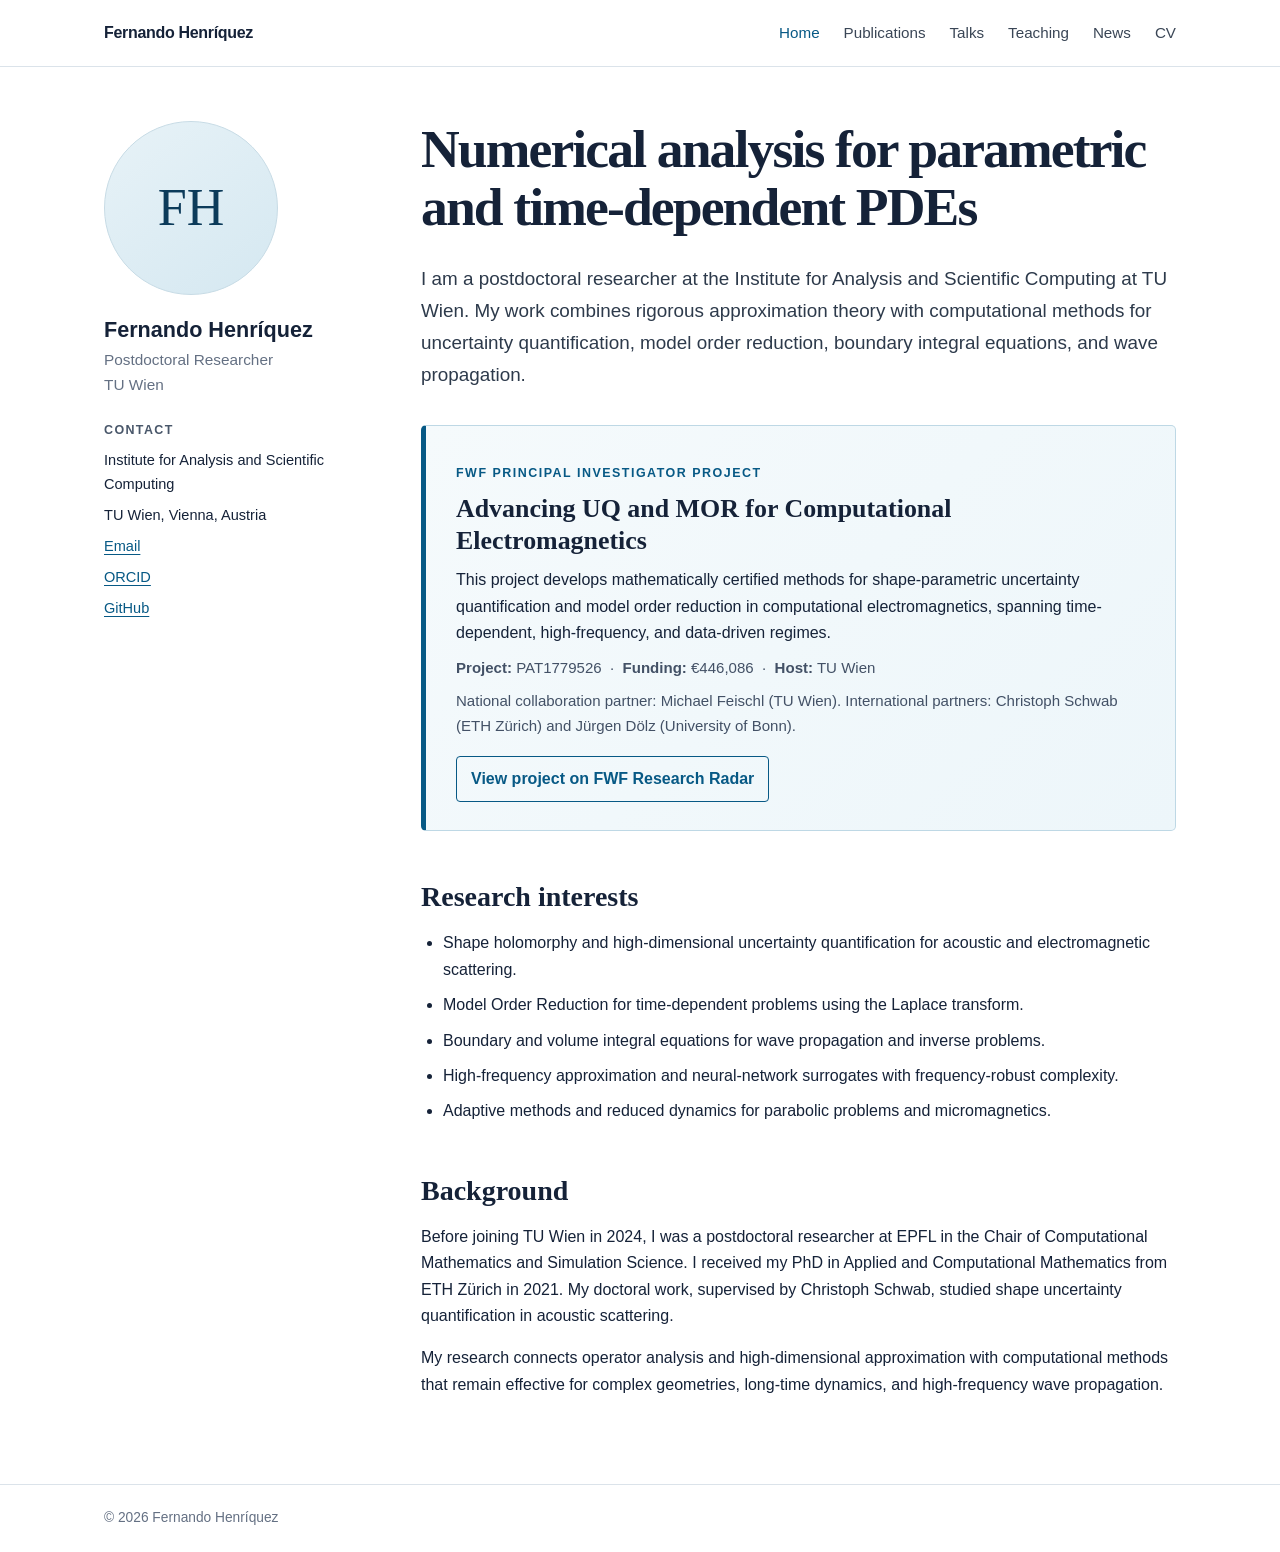
==== index.html @ 9cac80d3 "Launch academic website" ====
<!doctype html>
<html lang="en">
<head>
  <meta charset="utf-8">
  <meta name="viewport" content="width=device-width, initial-scale=1">
  <meta name="description" content="Fernando Henríquez — numerical analysis, uncertainty quantification, model order reduction, and computational wave propagation.">
  <title>Fernando Henríquez | Home</title>
  <link rel="stylesheet" href="styles.css">
</head>
<body>
  <header class="site-header">
    <div class="nav-wrap">
      <a class="brand" href="index.html">Fernando Henríquez</a>
      <nav class="nav" aria-label="Main navigation">
        <a class="active" href="index.html">Home</a>
        <a href="publications.html">Publications</a>
        <a href="talks.html">Talks</a>
        <a href="teaching.html">Teaching</a>
        <a href="news.html">News</a>
        <a href="cv.html">CV</a>
      </nav>
    </div>
  </header>

  <main class="page">
    <aside class="profile">
      <div class="portrait" aria-label="Profile photo placeholder">FH</div>
      <h2>Fernando Henríquez</h2>
      <p class="role">Postdoctoral Researcher<br>TU Wien</p>
      <h3>Contact</h3>
      <ul>
        <li>Institute for Analysis and Scientific Computing</li>
        <li>TU Wien, Vienna, Austria</li>
        <li><a href="mailto:fernando.henriquez@asc.tuwien.ac.at">Email</a></li>
        <li><a href="https://orcid.org/0009-0001-2376-1190">ORCID</a></li>
        <li><a href="https://github.com/fhenriquez1411">GitHub</a></li>
      </ul>
    </aside>

    <article class="content">
      <h1>Numerical analysis for parametric and time-dependent PDEs</h1>
      <p class="lead">I am a postdoctoral researcher at the Institute for Analysis and Scientific Computing at TU Wien. My work combines rigorous approximation theory with computational methods for uncertainty quantification, model order reduction, boundary integral equations, and wave propagation.</p>

      <section class="project-card" aria-labelledby="fwf-title">
        <p class="eyebrow">FWF Principal Investigator Project</p>
        <h2 id="fwf-title">Advancing UQ and MOR for Computational Electromagnetics</h2>
        <p>This project develops mathematically certified methods for shape-parametric uncertainty quantification and model order reduction in computational electromagnetics, spanning time-dependent, high-frequency, and data-driven regimes.</p>
        <p class="project-meta"><strong>Project:</strong> PAT1779526 &nbsp;·&nbsp; <strong>Funding:</strong> €446,086 &nbsp;·&nbsp; <strong>Host:</strong> TU Wien</p>
        <p class="project-meta">National collaboration partner: Michael Feischl (TU Wien). International partners: Christoph Schwab (ETH Zürich) and Jürgen Dölz (University of Bonn).</p>
        <a class="button-link" href="https://www.fwf.ac.at/en/research-radar/10.55776/PAT1779526">View project on FWF Research Radar</a>
      </section>

      <h2>Research interests</h2>
      <ul class="research-list">
        <li>Shape holomorphy and high-dimensional uncertainty quantification for acoustic and electromagnetic scattering.</li>
        <li>Model Order Reduction for time-dependent problems using the Laplace transform.</li>
        <li>Boundary and volume integral equations for wave propagation and inverse problems.</li>
        <li>High-frequency approximation and neural-network surrogates with frequency-robust complexity.</li>
        <li>Adaptive methods and reduced dynamics for parabolic problems and micromagnetics.</li>
      </ul>

      <h2>Background</h2>
      <p>Before joining TU Wien in 2024, I was a postdoctoral researcher at EPFL in the Chair of Computational Mathematics and Simulation Science. I received my PhD in Applied and Computational Mathematics from ETH Zürich in 2021. My doctoral work, supervised by Christoph Schwab, studied shape uncertainty quantification in acoustic scattering.</p>
      <p>My research connects operator analysis and high-dimensional approximation with computational methods that remain effective for complex geometries, long-time dynamics, and high-frequency wave propagation.</p>
    </article>
  </main>

  <footer class="site-footer"><div class="footer-wrap">© 2026 Fernando Henríquez</div></footer>
</body>
</html>
---- styles.css ----
:root {
  --ink: #152238;
  --muted: #647083;
  --accent: #075985;
  --accent-dark: #0c3b5a;
  --line: #dbe3ea;
  --soft: #f3f7fa;
  --white: #ffffff;
  --max: 1120px;
}

* { box-sizing: border-box; }

html { scroll-behavior: smooth; }

body {
  margin: 0;
  color: var(--ink);
  background: var(--white);
  font-family: -apple-system, BlinkMacSystemFont, "Segoe UI", Roboto, Helvetica, Arial, sans-serif;
  font-size: 16px;
  line-height: 1.65;
}

a { color: var(--accent); text-decoration-thickness: 1px; text-underline-offset: 3px; }
a:hover { color: var(--accent-dark); }

.site-header {
  border-bottom: 1px solid var(--line);
  background: rgba(255,255,255,.96);
  position: sticky;
  top: 0;
  z-index: 20;
}

.nav-wrap {
  max-width: var(--max);
  margin: 0 auto;
  padding: 0 24px;
  display: flex;
  justify-content: space-between;
  align-items: center;
  min-height: 66px;
  gap: 24px;
}

.brand {
  color: var(--ink);
  text-decoration: none;
  font-weight: 700;
  letter-spacing: -.02em;
  white-space: nowrap;
}

.nav { display: flex; gap: 24px; flex-wrap: wrap; justify-content: flex-end; }
.nav a { color: #3a4656; text-decoration: none; font-size: .95rem; }
.nav a:hover, .nav a.active { color: var(--accent); }

.page {
  max-width: var(--max);
  margin: 0 auto;
  padding: 54px 24px 70px;
  display: grid;
  grid-template-columns: 255px minmax(0, 1fr);
  gap: 62px;
}

.profile { align-self: start; position: sticky; top: 104px; }

.portrait {
  width: 174px;
  height: 174px;
  border-radius: 50%;
  display: grid;
  place-items: center;
  background: linear-gradient(145deg, #e7f2f7, #d5e8f1);
  color: var(--accent-dark);
  font-family: Georgia, "Times New Roman", serif;
  font-size: 3.25rem;
  margin-bottom: 22px;
  border: 1px solid #c7dbe5;
}

.profile h2 { margin: 0 0 3px; font-size: 1.35rem; line-height: 1.25; }
.profile .role { color: var(--muted); margin: 0 0 22px; font-size: .96rem; }
.profile h3 { font-size: .78rem; text-transform: uppercase; letter-spacing: .11em; margin: 22px 0 8px; color: #49576a; }
.profile ul { list-style: none; padding: 0; margin: 0; font-size: .91rem; }
.profile li { margin-bottom: 7px; }

.content { min-width: 0; }
.content h1 {
  font-family: Georgia, "Times New Roman", serif;
  font-size: clamp(2.25rem, 5vw, 3.35rem);
  line-height: 1.08;
  letter-spacing: -.035em;
  margin: 0 0 26px;
  font-weight: 600;
}

.content h2 {
  font-family: Georgia, "Times New Roman", serif;
  font-size: 1.75rem;
  line-height: 1.25;
  margin: 48px 0 16px;
  font-weight: 600;
}

.content h3 { margin: 28px 0 8px; font-size: 1.08rem; }
.lead { font-size: 1.18rem; line-height: 1.7; color: #2d3a4b; margin-top: 0; }
.muted { color: var(--muted); }

.project-card {
  margin: 34px 0 40px;
  padding: 28px 30px;
  border: 1px solid #bed8e5;
  border-left: 5px solid var(--accent);
  background: linear-gradient(135deg, #f5fafc, #edf6fa);
  border-radius: 5px;
}

.eyebrow {
  color: var(--accent);
  font-weight: 700;
  font-size: .78rem;
  letter-spacing: .12em;
  text-transform: uppercase;
  margin: 0 0 7px;
}

.project-card h2 { margin: 0 0 10px; font-size: 1.62rem; }
.project-card p { margin: 9px 0; }
.project-meta { color: #435166; font-size: .94rem; }

.research-list { padding-left: 22px; }
.research-list li { margin-bottom: 9px; }

.pub-year { margin-top: 42px; padding-bottom: 8px; border-bottom: 1px solid var(--line); }
.publication { margin: 20px 0; }
.publication .title { font-weight: 650; }
.publication p { margin: 3px 0; }
.tag { display: inline-block; padding: 1px 8px; margin-left: 6px; border-radius: 12px; background: var(--soft); color: #536173; font-size: .77rem; }

.timeline { border-left: 2px solid var(--line); padding-left: 24px; margin-left: 5px; }
.timeline-item { position: relative; margin: 0 0 27px; }
.timeline-item::before { content: ""; position: absolute; width: 10px; height: 10px; border-radius: 50%; background: var(--accent); left: -30px; top: 8px; }
.timeline-item h3 { margin: 0; }
.timeline-item p { margin: 3px 0; }

.news-item { padding: 21px 0; border-bottom: 1px solid var(--line); }
.news-date { color: var(--muted); font-size: .88rem; }

.button-link {
  display: inline-block;
  padding: 9px 14px;
  border: 1px solid var(--accent);
  border-radius: 4px;
  text-decoration: none;
  font-weight: 650;
  margin-top: 8px;
}

.site-footer { border-top: 1px solid var(--line); color: var(--muted); font-size: .86rem; }
.footer-wrap { max-width: var(--max); margin: 0 auto; padding: 22px 24px; }

@media (max-width: 820px) {
  .site-header { position: static; }
  .nav-wrap { align-items: flex-start; flex-direction: column; padding-top: 16px; padding-bottom: 15px; gap: 11px; }
  .nav { gap: 13px 19px; justify-content: flex-start; }
  .page { grid-template-columns: 1fr; gap: 42px; padding-top: 38px; }
  .profile { position: static; display: grid; grid-template-columns: 120px 1fr; column-gap: 22px; }
  .portrait { width: 112px; height: 112px; font-size: 2.3rem; grid-row: span 4; }
  .profile h3, .profile ul { grid-column: 2; }
}

@media (max-width: 520px) {
  .page { padding-left: 18px; padding-right: 18px; }
  .nav-wrap { padding-left: 18px; padding-right: 18px; }
  .profile { display: block; }
  .portrait { width: 104px; height: 104px; }
  .profile h3, .profile ul { grid-column: auto; }
  .project-card { padding: 22px; }
}
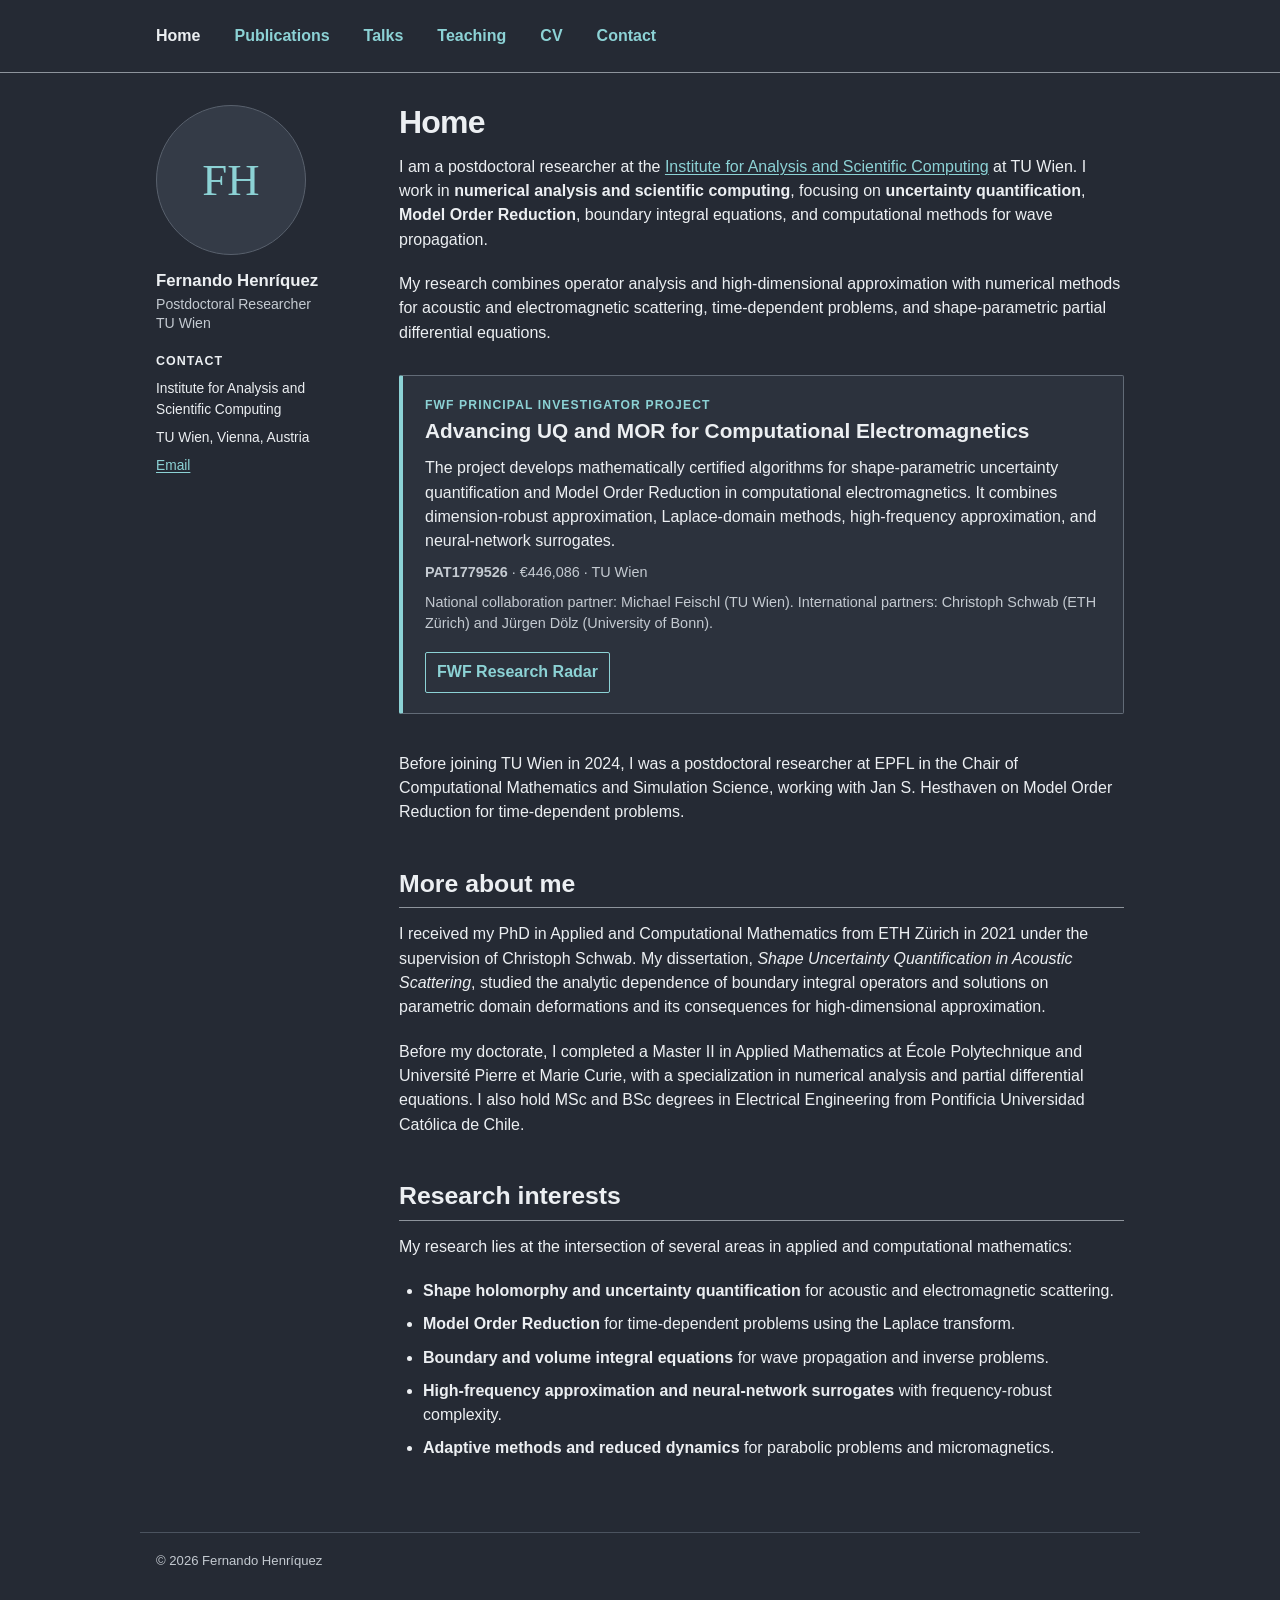
==== commit 48fe07ca: "Adopt Pradovera-inspired academic layout" ====
--- a/index.html
+++ b/index.html
@@ -16,8 +16,8 @@
         <a href="publications.html">Publications</a>
         <a href="talks.html">Talks</a>
         <a href="teaching.html">Teaching</a>
-        <a href="news.html">News</a>
         <a href="cv.html">CV</a>
+        <a href="mailto:fernando.henriquez@asc.tuwien.ac.at">Contact</a>
       </nav>
     </div>
   </header>
@@ -32,36 +32,40 @@
         <li>Institute for Analysis and Scientific Computing</li>
         <li>TU Wien, Vienna, Austria</li>
         <li><a href="mailto:fernando.henriquez@asc.tuwien.ac.at">Email</a></li>
-        <li><a href="https://orcid.org/0009-0001-2376-1190">ORCID</a></li>
-        <li><a href="https://github.com/fhenriquez1411">GitHub</a></li>
       </ul>
     </aside>
 
     <article class="content">
-      <h1>Numerical analysis for parametric and time-dependent PDEs</h1>
-      <p class="lead">I am a postdoctoral researcher at the Institute for Analysis and Scientific Computing at TU Wien. My work combines rigorous approximation theory with computational methods for uncertainty quantification, model order reduction, boundary integral equations, and wave propagation.</p>
+      <h1>Home</h1>
+      <p>I am a postdoctoral researcher at the <a href="https://www.tuwien.at/en/mg/asc">Institute for Analysis and Scientific Computing</a> at TU Wien. I work in <strong>numerical analysis and scientific computing</strong>, focusing on <strong>uncertainty quantification</strong>, <strong>Model Order Reduction</strong>, boundary integral equations, and computational methods for wave propagation.</p>
+
+      <p>My research combines operator analysis and high-dimensional approximation with numerical methods for acoustic and electromagnetic scattering, time-dependent problems, and shape-parametric partial differential equations.</p>
 
       <section class="project-card" aria-labelledby="fwf-title">
         <p class="eyebrow">FWF Principal Investigator Project</p>
         <h2 id="fwf-title">Advancing UQ and MOR for Computational Electromagnetics</h2>
-        <p>This project develops mathematically certified methods for shape-parametric uncertainty quantification and model order reduction in computational electromagnetics, spanning time-dependent, high-frequency, and data-driven regimes.</p>
-        <p class="project-meta"><strong>Project:</strong> PAT1779526 &nbsp;·&nbsp; <strong>Funding:</strong> €446,086 &nbsp;·&nbsp; <strong>Host:</strong> TU Wien</p>
+        <p>The project develops mathematically certified algorithms for shape-parametric uncertainty quantification and Model Order Reduction in computational electromagnetics. It combines dimension-robust approximation, Laplace-domain methods, high-frequency approximation, and neural-network surrogates.</p>
+        <p class="project-meta"><strong>PAT1779526</strong> · €446,086 · TU Wien</p>
         <p class="project-meta">National collaboration partner: Michael Feischl (TU Wien). International partners: Christoph Schwab (ETH Zürich) and Jürgen Dölz (University of Bonn).</p>
-        <a class="button-link" href="https://www.fwf.ac.at/en/research-radar/10.55776/PAT1779526">View project on FWF Research Radar</a>
+        <a class="button-link" href="https://www.fwf.ac.at/en/research-radar/10.55776/PAT1779526">FWF Research Radar</a>
       </section>
 
+      <p>Before joining TU Wien in 2024, I was a postdoctoral researcher at EPFL in the Chair of Computational Mathematics and Simulation Science, working with Jan S. Hesthaven on Model Order Reduction for time-dependent problems.</p>
+
+      <h2>More about me</h2>
+      <p>I received my PhD in Applied and Computational Mathematics from ETH Zürich in 2021 under the supervision of Christoph Schwab. My dissertation, <em>Shape Uncertainty Quantification in Acoustic Scattering</em>, studied the analytic dependence of boundary integral operators and solutions on parametric domain deformations and its consequences for high-dimensional approximation.</p>
+
+      <p>Before my doctorate, I completed a Master II in Applied Mathematics at École Polytechnique and Université Pierre et Marie Curie, with a specialization in numerical analysis and partial differential equations. I also hold MSc and BSc degrees in Electrical Engineering from Pontificia Universidad Católica de Chile.</p>
+
       <h2>Research interests</h2>
+      <p>My research lies at the intersection of several areas in applied and computational mathematics:</p>
       <ul class="research-list">
-        <li>Shape holomorphy and high-dimensional uncertainty quantification for acoustic and electromagnetic scattering.</li>
-        <li>Model Order Reduction for time-dependent problems using the Laplace transform.</li>
-        <li>Boundary and volume integral equations for wave propagation and inverse problems.</li>
-        <li>High-frequency approximation and neural-network surrogates with frequency-robust complexity.</li>
-        <li>Adaptive methods and reduced dynamics for parabolic problems and micromagnetics.</li>
+        <li><strong>Shape holomorphy and uncertainty quantification</strong> for acoustic and electromagnetic scattering.</li>
+        <li><strong>Model Order Reduction</strong> for time-dependent problems using the Laplace transform.</li>
+        <li><strong>Boundary and volume integral equations</strong> for wave propagation and inverse problems.</li>
+        <li><strong>High-frequency approximation and neural-network surrogates</strong> with frequency-robust complexity.</li>
+        <li><strong>Adaptive methods and reduced dynamics</strong> for parabolic problems and micromagnetics.</li>
       </ul>
-
-      <h2>Background</h2>
-      <p>Before joining TU Wien in 2024, I was a postdoctoral researcher at EPFL in the Chair of Computational Mathematics and Simulation Science. I received my PhD in Applied and Computational Mathematics from ETH Zürich in 2021. My doctoral work, supervised by Christoph Schwab, studied shape uncertainty quantification in acoustic scattering.</p>
-      <p>My research connects operator analysis and high-dimensional approximation with computational methods that remain effective for complex geometries, long-time dynamics, and high-frequency wave propagation.</p>
     </article>
   </main>
 
--- a/styles.css
+++ b/styles.css
@@ -1,182 +1,294 @@
 :root {
-  --ink: #152238;
-  --muted: #647083;
-  --accent: #075985;
-  --accent-dark: #0c3b5a;
-  --line: #dbe3ea;
-  --soft: #f3f7fa;
-  --white: #ffffff;
-  --max: 1120px;
+  --background: #252a34;
+  --panel: #2c323d;
+  --text: #eceff2;
+  --muted: #c4cad1;
+  --accent: #8cd2d5;
+  --rule: #8e949c;
+  --max: 1000px;
 }
 
 * { box-sizing: border-box; }
 
-html { scroll-behavior: smooth; }
+html { scroll-behavior: smooth; background: var(--background); }
 
 body {
   margin: 0;
-  color: var(--ink);
-  background: var(--white);
-  font-family: -apple-system, BlinkMacSystemFont, "Segoe UI", Roboto, Helvetica, Arial, sans-serif;
+  padding: 0 0 9rem;
+  background: var(--background);
+  color: var(--text);
+  font-family: -apple-system, BlinkMacSystemFont, "Segoe UI", Roboto, "Helvetica Neue", Arial, sans-serif;
   font-size: 16px;
-  line-height: 1.65;
-}
-
-a { color: var(--accent); text-decoration-thickness: 1px; text-underline-offset: 3px; }
-a:hover { color: var(--accent-dark); }
+  line-height: 1.52;
+}
+
+a {
+  color: var(--accent);
+  text-decoration-thickness: 1px;
+  text-underline-offset: 2px;
+}
+
+a:hover { color: #b7ecee; }
 
 .site-header {
-  border-bottom: 1px solid var(--line);
-  background: rgba(255,255,255,.96);
-  position: sticky;
-  top: 0;
-  z-index: 20;
+  position: relative;
+  background: transparent;
+  border-bottom: 1px solid var(--rule);
 }
 
 .nav-wrap {
   max-width: var(--max);
+  min-height: 72px;
   margin: 0 auto;
-  padding: 0 24px;
+  padding: 0 16px;
   display: flex;
-  justify-content: space-between;
   align-items: center;
-  min-height: 66px;
-  gap: 24px;
-}
-
-.brand {
-  color: var(--ink);
+}
+
+.brand { display: none; }
+
+.nav {
+  display: flex;
+  align-items: center;
+  gap: 34px;
+  flex-wrap: wrap;
+}
+
+.nav a {
+  color: var(--accent);
+  font-weight: 600;
   text-decoration: none;
-  font-weight: 700;
-  letter-spacing: -.02em;
-  white-space: nowrap;
-}
-
-.nav { display: flex; gap: 24px; flex-wrap: wrap; justify-content: flex-end; }
-.nav a { color: #3a4656; text-decoration: none; font-size: .95rem; }
-.nav a:hover, .nav a.active { color: var(--accent); }
+}
+
+.nav a:hover,
+.nav a.active { color: var(--text); }
 
 .page {
   max-width: var(--max);
-  margin: 0 auto;
-  padding: 54px 24px 70px;
+  margin: 32px auto 0;
+  padding: 0 16px;
   display: grid;
-  grid-template-columns: 255px minmax(0, 1fr);
-  gap: 62px;
-}
-
-.profile { align-self: start; position: sticky; top: 104px; }
+  grid-template-columns: 205px minmax(0, 1fr);
+  gap: 38px;
+}
+
+.profile {
+  align-self: start;
+  position: sticky;
+  top: 24px;
+}
 
 .portrait {
-  width: 174px;
-  height: 174px;
-  border-radius: 50%;
+  width: 150px;
+  height: 150px;
+  margin: 0 0 16px;
   display: grid;
   place-items: center;
-  background: linear-gradient(145deg, #e7f2f7, #d5e8f1);
-  color: var(--accent-dark);
+  border-radius: 50%;
+  border: 1px solid #59616d;
+  background: #343b47;
+  color: var(--accent);
   font-family: Georgia, "Times New Roman", serif;
-  font-size: 3.25rem;
-  margin-bottom: 22px;
-  border: 1px solid #c7dbe5;
-}
-
-.profile h2 { margin: 0 0 3px; font-size: 1.35rem; line-height: 1.25; }
-.profile .role { color: var(--muted); margin: 0 0 22px; font-size: .96rem; }
-.profile h3 { font-size: .78rem; text-transform: uppercase; letter-spacing: .11em; margin: 22px 0 8px; color: #49576a; }
-.profile ul { list-style: none; padding: 0; margin: 0; font-size: .91rem; }
-.profile li { margin-bottom: 7px; }
+  font-size: 2.8rem;
+}
+
+.profile h2 {
+  margin: 0;
+  font-size: 1.05rem;
+  line-height: 1.25;
+}
+
+.profile .role {
+  margin: 3px 0 18px;
+  color: var(--muted);
+  font-size: .88rem;
+  line-height: 1.35;
+}
+
+.profile h3 {
+  margin: 19px 0 8px;
+  font-size: .78rem;
+  letter-spacing: .08em;
+  text-transform: uppercase;
+}
+
+.profile ul {
+  margin: 0;
+  padding: 0;
+  list-style: none;
+  font-size: .86rem;
+}
+
+.profile li { margin: 0 0 7px; }
 
 .content { min-width: 0; }
+
 .content h1 {
-  font-family: Georgia, "Times New Roman", serif;
-  font-size: clamp(2.25rem, 5vw, 3.35rem);
-  line-height: 1.08;
-  letter-spacing: -.035em;
+  margin: 0 0 14px;
+  font-size: 2rem;
+  line-height: 1.12;
+  letter-spacing: -.025em;
+}
+
+.content h2 {
+  margin: 44px 0 14px;
+  padding-bottom: 9px;
+  border-bottom: 1px solid var(--rule);
+  font-size: 1.55rem;
+  line-height: 1.2;
+}
+
+.content h3 {
+  margin: 25px 0 5px;
+  font-size: 1.04rem;
+}
+
+.content p { margin: 0 0 20px; }
+
+.lead {
+  margin-top: 0;
+  color: var(--text);
+  font-size: 1rem;
+  line-height: 1.55;
+}
+
+.muted { color: var(--muted); }
+
+.project-card {
+  margin: 30px 0 38px;
+  padding: 20px 22px;
+  border: 1px solid #626b77;
+  border-left: 4px solid var(--accent);
+  border-radius: 2px;
+  background: var(--panel);
+}
+
+.project-card .eyebrow {
+  margin: 0 0 5px;
+  color: var(--accent);
+  font-size: .76rem;
+  font-weight: 700;
+  letter-spacing: .09em;
+  text-transform: uppercase;
+}
+
+.project-card h2 {
+  margin: 0 0 12px;
+  padding: 0;
+  border: 0;
+  font-size: 1.3rem;
+}
+
+.project-card p { margin: 8px 0; }
+
+.project-meta {
+  color: var(--muted);
+  font-size: .9rem;
+}
+
+.button-link {
+  display: inline-block;
+  margin-top: 9px;
+  padding: 7px 11px;
+  border: 1px solid var(--accent);
+  border-radius: 2px;
+  font-weight: 600;
+  text-decoration: none;
+}
+
+.research-list { padding-left: 24px; }
+.research-list li { margin: 0 0 9px; }
+
+.pub-year { margin-top: 40px !important; }
+
+.publication {
+  margin: 0;
+  padding: 17px 0;
+  border-bottom: 1px solid #4b535f;
+}
+
+.publication .title { font-weight: 700; }
+.publication p { margin: 2px 0; }
+
+.tag {
+  display: inline-block;
+  margin-left: 6px;
+  padding: 1px 7px;
+  border: 1px solid #69727e;
+  border-radius: 10px;
+  color: var(--muted);
+  font-size: .72rem;
+  font-weight: 500;
+}
+
+.timeline {
+  margin: 0;
+  padding-left: 21px;
+  border-left: 1px solid var(--rule);
+}
+
+.timeline-item {
+  position: relative;
   margin: 0 0 26px;
-  font-weight: 600;
-}
-
-.content h2 {
-  font-family: Georgia, "Times New Roman", serif;
-  font-size: 1.75rem;
-  line-height: 1.25;
-  margin: 48px 0 16px;
-  font-weight: 600;
-}
-
-.content h3 { margin: 28px 0 8px; font-size: 1.08rem; }
-.lead { font-size: 1.18rem; line-height: 1.7; color: #2d3a4b; margin-top: 0; }
-.muted { color: var(--muted); }
-
-.project-card {
-  margin: 34px 0 40px;
-  padding: 28px 30px;
-  border: 1px solid #bed8e5;
-  border-left: 5px solid var(--accent);
-  background: linear-gradient(135deg, #f5fafc, #edf6fa);
-  border-radius: 5px;
-}
-
-.eyebrow {
-  color: var(--accent);
-  font-weight: 700;
-  font-size: .78rem;
-  letter-spacing: .12em;
-  text-transform: uppercase;
-  margin: 0 0 7px;
-}
-
-.project-card h2 { margin: 0 0 10px; font-size: 1.62rem; }
-.project-card p { margin: 9px 0; }
-.project-meta { color: #435166; font-size: .94rem; }
-
-.research-list { padding-left: 22px; }
-.research-list li { margin-bottom: 9px; }
-
-.pub-year { margin-top: 42px; padding-bottom: 8px; border-bottom: 1px solid var(--line); }
-.publication { margin: 20px 0; }
-.publication .title { font-weight: 650; }
-.publication p { margin: 3px 0; }
-.tag { display: inline-block; padding: 1px 8px; margin-left: 6px; border-radius: 12px; background: var(--soft); color: #536173; font-size: .77rem; }
-
-.timeline { border-left: 2px solid var(--line); padding-left: 24px; margin-left: 5px; }
-.timeline-item { position: relative; margin: 0 0 27px; }
-.timeline-item::before { content: ""; position: absolute; width: 10px; height: 10px; border-radius: 50%; background: var(--accent); left: -30px; top: 8px; }
+}
+
+.timeline-item::before {
+  content: "";
+  position: absolute;
+  top: 8px;
+  left: -25px;
+  width: 7px;
+  height: 7px;
+  border-radius: 50%;
+  background: var(--accent);
+}
+
 .timeline-item h3 { margin: 0; }
 .timeline-item p { margin: 3px 0; }
 
-.news-item { padding: 21px 0; border-bottom: 1px solid var(--line); }
-.news-date { color: var(--muted); font-size: .88rem; }
-
-.button-link {
-  display: inline-block;
-  padding: 9px 14px;
-  border: 1px solid var(--accent);
-  border-radius: 4px;
-  text-decoration: none;
-  font-weight: 650;
-  margin-top: 8px;
-}
-
-.site-footer { border-top: 1px solid var(--line); color: var(--muted); font-size: .86rem; }
-.footer-wrap { max-width: var(--max); margin: 0 auto; padding: 22px 24px; }
-
-@media (max-width: 820px) {
-  .site-header { position: static; }
-  .nav-wrap { align-items: flex-start; flex-direction: column; padding-top: 16px; padding-bottom: 15px; gap: 11px; }
-  .nav { gap: 13px 19px; justify-content: flex-start; }
-  .page { grid-template-columns: 1fr; gap: 42px; padding-top: 38px; }
-  .profile { position: static; display: grid; grid-template-columns: 120px 1fr; column-gap: 22px; }
-  .portrait { width: 112px; height: 112px; font-size: 2.3rem; grid-row: span 4; }
-  .profile h3, .profile ul { grid-column: 2; }
-}
-
-@media (max-width: 520px) {
-  .page { padding-left: 18px; padding-right: 18px; }
-  .nav-wrap { padding-left: 18px; padding-right: 18px; }
-  .profile { display: block; }
-  .portrait { width: 104px; height: 104px; }
-  .profile h3, .profile ul { grid-column: auto; }
-  .project-card { padding: 22px; }
-}
+.site-footer {
+  max-width: var(--max);
+  margin: 55px auto 0;
+  border-top: 1px solid #4b535f;
+  color: var(--muted);
+  font-size: .82rem;
+}
+
+.footer-wrap { padding: 18px 16px; }
+
+@media (max-width: 760px) {
+  body { padding-bottom: 5rem; }
+
+  .nav-wrap { min-height: auto; padding-top: 14px; padding-bottom: 14px; }
+  .nav { gap: 10px 21px; }
+
+  .page {
+    display: block;
+    margin-top: 30px;
+  }
+
+  .profile {
+    position: static;
+    display: grid;
+    grid-template-columns: 54px minmax(0, 1fr);
+    column-gap: 10px;
+    align-items: center;
+    margin-bottom: 24px;
+  }
+
+  .portrait {
+    width: 54px;
+    height: 54px;
+    grid-row: 1 / span 2;
+    margin: 0;
+    font-size: 1.15rem;
+  }
+
+  .profile h2 { grid-column: 2; }
+  .profile .role { grid-column: 2; margin: 1px 0 0; }
+  .profile h3, .profile ul { grid-column: 1 / -1; }
+  .profile h3 { margin-top: 15px; }
+
+  .content h1 { font-size: 1.65rem; }
+  .content h2 { font-size: 1.35rem; }
+}
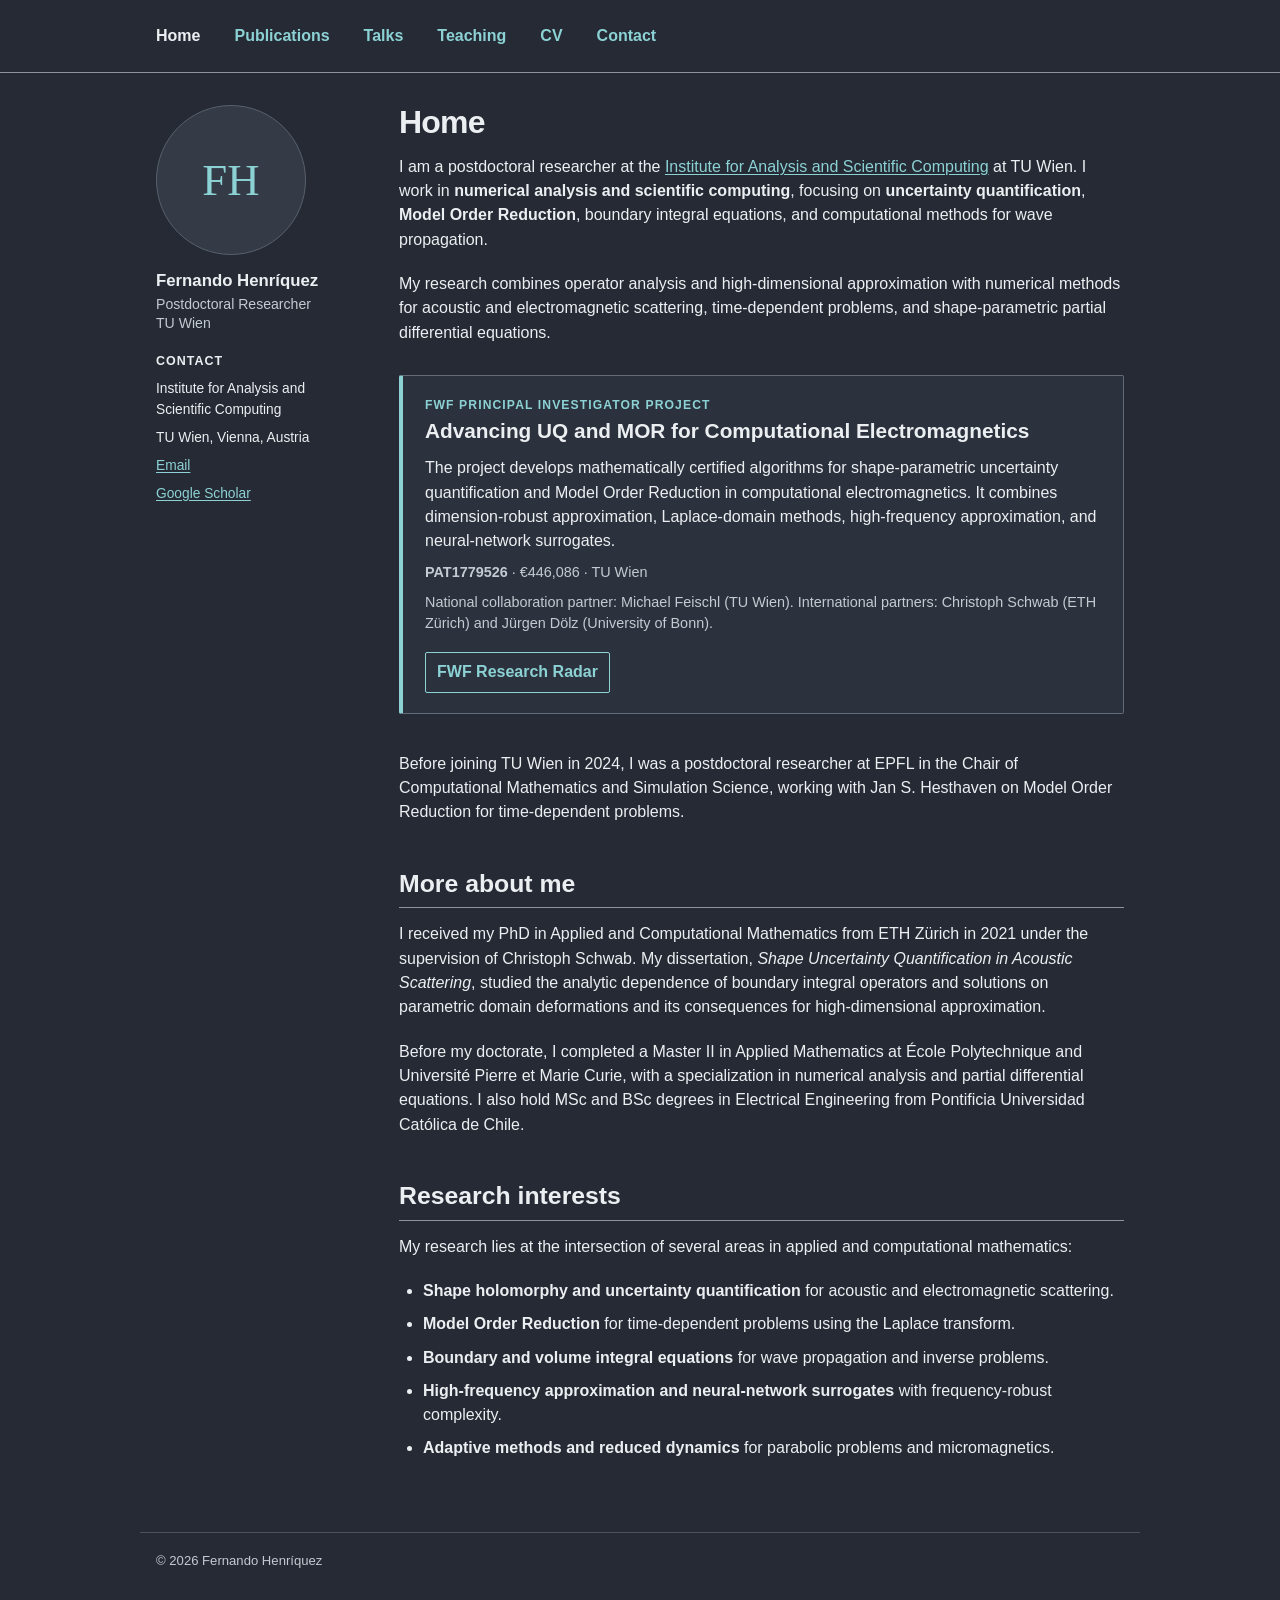
==== commit b6447837: "Add Google Scholar to profile sidebar" ====
--- a/index.html
+++ b/index.html
@@ -5,7 +5,7 @@
   <meta name="viewport" content="width=device-width, initial-scale=1">
   <meta name="description" content="Fernando Henríquez — numerical analysis, uncertainty quantification, model order reduction, and computational wave propagation.">
   <title>Fernando Henríquez | Home</title>
-  <link rel="stylesheet" href="styles.css">
+  <link rel="stylesheet" href="styles.css?v=48fe07c">
 </head>
 <body>
   <header class="site-header">
@@ -32,6 +32,7 @@
         <li>Institute for Analysis and Scientific Computing</li>
         <li>TU Wien, Vienna, Austria</li>
         <li><a href="mailto:fernando.henriquez@asc.tuwien.ac.at">Email</a></li>
+        <li><a href="https://scholar.google.com/citations?user=jcabNR0AAAAJ&amp;hl=en">Google Scholar</a></li>
       </ul>
     </aside>
 
